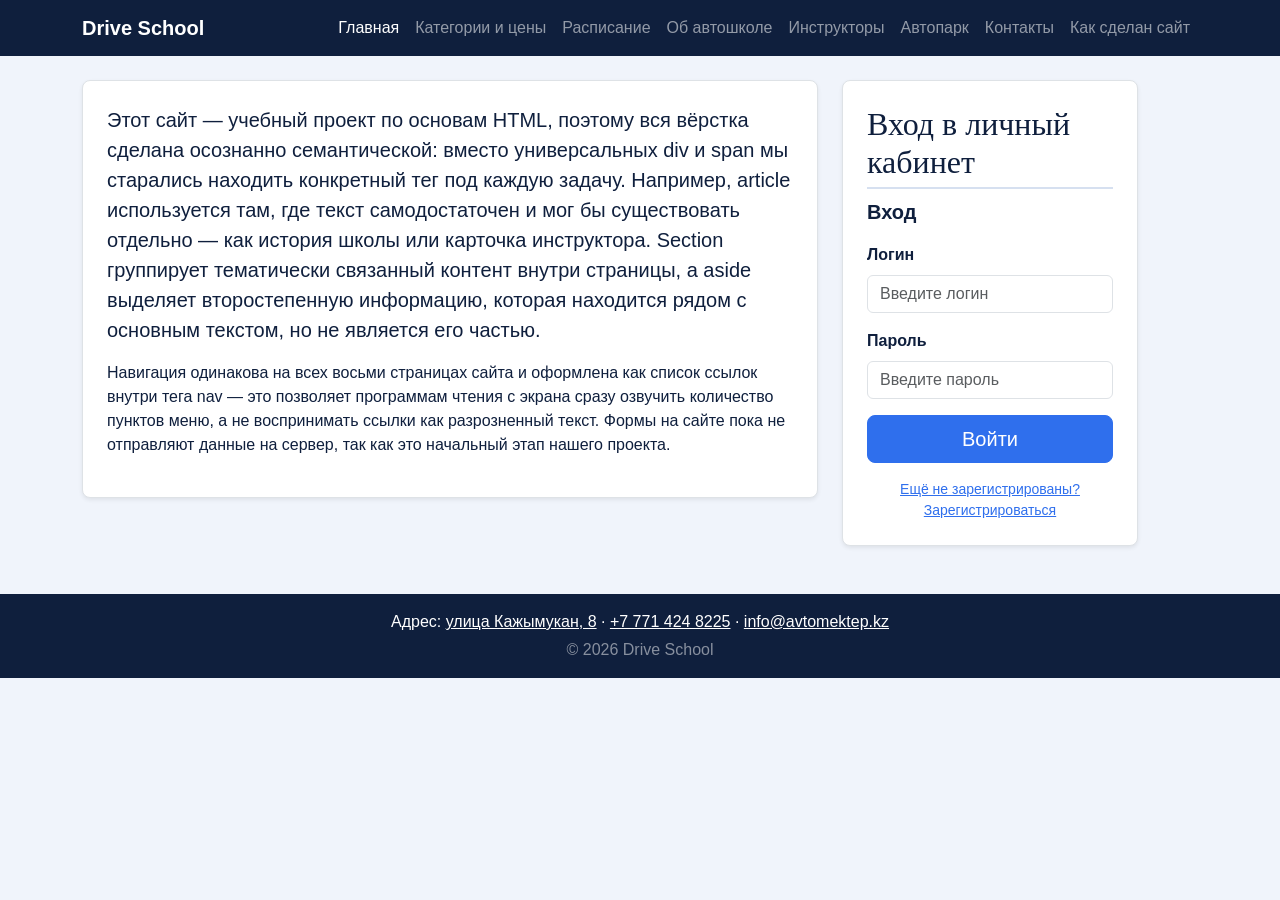
==== index.html @ 27fbf618 "Update index.html" ====
<!DOCTYPE html>
<html lang="ru">
<head>
    <meta charset="UTF-8">
    <meta name="viewport" content="width=device-width, initial-scale=1.0">
    <meta name="description" content="Автошкола Drive School — главная страница: обучение вождению, категории прав, расписание занятий.">
    <!-- Bootstrap 5.3.3 подключён через CDN (jsDelivr) -->
    <link rel="stylesheet"
          href="https://cdn.jsdelivr.net/npm/bootstrap@5.3.3/dist/css/bootstrap.min.css">
    <!-- Собственные стили подключены после Bootstrap -->
    <link rel="stylesheet" href="css/base.css">
    <link rel="stylesheet" href="css/Abdurrakhim.css">
    <meta name="author" content="Abdurrakhim Yestaiuly">
    <title>Автошкола Drive School — Главная</title>
</head>

<body>

<!-- Abdurrakhim Yestaiuly -->
<!--
    Bootstrap Navbar.
    navbar-expand-lg: меню раскрыто на больших экранах
    и сворачивается в toggler на экранах меньше 992px.
-->
<nav class="navbar navbar-expand-lg navbar-dark">
    <div class="container">
        <a class="navbar-brand fw-bold" href="index.html">Drive School</a>
        <button class="navbar-toggler" type="button" data-bs-toggle="collapse" data-bs-target="#mainNav"
                aria-controls="mainNav" aria-expanded="false" aria-label="Открыть меню">
            <span class="navbar-toggler-icon"></span>
        </button>

        <div class="collapse navbar-collapse" id="mainNav">
            <ul class="navbar-nav ms-auto">
                <li class="nav-item"><a class="nav-link active" href="index.html">Главная</a></li>
                <li class="nav-item"><a class="nav-link" href="price.html">Категории и цены</a></li>
                <li class="nav-item"><a class="nav-link" href="schedule.html">Расписание</a></li>
                <li class="nav-item"><a class="nav-link" href="about.html">Об автошколе</a></li>
                <li class="nav-item"><a class="nav-link" href="instructors.html">Инструкторы</a></li>
                <li class="nav-item"><a class="nav-link" href="fleet.html">Автопарк</a></li>
                <li class="nav-item"><a class="nav-link" href="contacts.html">Контакты</a></li>
                <li class="nav-item"><a class="nav-link" href="colophon.html">Как сделан сайт</a></li>
            </ul>
        </div>
    </div>
</nav>

<!--
    Bootstrap container: ограничивает ширину основного содержимого,
    чтобы текст оставался читаемым на больших экранах.
-->
<div class="container my-4">
    <!-- Bootstrap row: строка сетки -->
    <div class="row g-4">

        <!--
            Bootstrap responsive grid:
            col-12  — вся ширина на телефоне
            col-lg-8 — 8/12 ширины на больших экранах
        -->
        <main class="col-12 col-lg-8">

            <!-- Bootstrap card-like styling через utility classes -->
            <section class="bg-white p-4 rounded-3 border shadow-sm home-layout">
                <p class="lead text-center text-lg-start">
                    Этот сайт — учебный проект по основам HTML, поэтому вся вёрстка сделана осознанно семантической: вместо универсальных div и span мы старались находить конкретный тег под каждую задачу. Например, article используется там, где текст самодостаточен и мог бы существовать отдельно — как история школы или карточка инструктора. Section группирует тематически связанный контент внутри страницы, а aside выделяет второстепенную информацию, которая находится рядом с основным текстом, но не является его частью.
                </p>
                <p>
                    Навигация одинакова на всех восьми страницах сайта и оформлена как список ссылок внутри тега nav — это позволяет программам чтения с экрана сразу озвучить количество пунктов меню, а не воспринимать ссылки как разрозненный текст. Формы на сайте пока не отправляют данные на сервер, так как это начальный этап нашего проекта.
                </p>
            </section>
        </main>

        <!--
            Bootstrap responsive grid:
            col-12  — вся ширина на телефоне
            col-lg-4 — 4/12 ширины на больших экранах
        -->
        <aside class="trial-form col-12 col-lg-4">
            <div class="bg-white p-4 rounded-3 border shadow-sm h-100">
                <h2 class="text-center text-lg-start">
                    Вход в личный кабинет
                </h2>
                <form method="post" action="#">
                    <fieldset class="border-0 p-0 m-0">
                        <legend class="fs-5 fw-bold mb-3">
                            Вход
                        </legend>
                        <div class="mb-3">
                            <label for="login-username"
                                   class="form-label fw-semibold">
                                Логин
                            </label>
                            <input type="text"
                                   class="form-control"
                                   id="login-username"
                                   name="login-username"
                                   placeholder="Введите логин"
                                   required>
                        </div>

                        <div class="mb-3">
                            <label for="login-password"
                                   class="form-label fw-semibold">
                                Пароль
                            </label>
                            <input type="password"
                                   class="form-control"
                                   id="login-password"
                                   name="login-password"
                                   placeholder="Введите пароль"
                                   required>
                        </div>

                        <!-- Bootstrap button: primary + large size variant -->
                        <button type="submit"
                                class="btn btn-primary btn-lg w-100">
                            Войти
                        </button>
                        <p class="mt-3 mb-0 small text-center">
                            <a href="#" class="text-primary">
                                Ещё не зарегистрированы? Зарегистрироваться
                            </a>
                        </p>
                    </fieldset>
                </form>
            </div>
        </aside>
    </div>
</div>

<!-- Footer -->
<footer class="bg-dark text-white text-center py-3 mt-4">
    <p class="mb-1">
        Адрес: <a href="https://2gis.kz/astana/geo/70000001102236034" target="_blank" rel="noopener" class="text-white">улица Кажымукан, 8</a>
        · <a href="tel:+77714248225" class="text-white">+7 771 424 8225</a>
        · <a href="mailto:info@avtomektep.kz" class="text-white">info@avtomektep.kz</a>
    </p>
    <p class="mb-0 text-white-50">&copy; 2026 Drive School</p>
</footer>

<!-- Bootstrap 5.3.3 JavaScript bundle для Navbar toggler -->
<script src="https://cdn.jsdelivr.net/npm/bootstrap@5.3.3/dist/js/bootstrap.bundle.min.js"></script>

</body>
</html>
---- css/base.css ----
/* =========================================================
   BASE STYLESHEET — Drive School (Bootstrap 5.3.3)
   Универсальный базовый слой для всех страниц проекта.
   Bootstrap Reboot обрабатывает сброс стилей и box-sizing.

   ПАЛИТРА (максимум 5 цветов):
   1. #2f6fed — основной акцент (яркий синий)
   2. #0f1f3d — тёмно-синий (шапка, футер, контрастный текст)
   3. #ffffff — белый (карточки, контейнеры)
   4. #f0f4fb — светлый голубоватый фон страницы
   5. #d6e0f0 — рамки и разделители
   ========================================================= */

/* 1. Настройка высоты и липкого футера (Sticky Footer) */
html {
    height: 100%;
}

body {
    min-height: 100vh;
    display: flex;
    flex-direction: column;
    font-family: 'Helvetica Neue', Helvetica, Arial, sans-serif;
    color: #0f1f3d;
    background-color: #f0f4fb;
}

main {
    flex: 1;
}

/* 2. Общие стили заголовков */
h2,
h3 {
    font-family: 'Georgia', Times, serif;
}

h2 {
    border-bottom: 2px solid #d6e0f0;
    padding-bottom: 5px;
}

/* 3. Гармонизация палитры с компонентами Bootstrap */
.bg-dark,
.bg-brand-dark {
    background-color: #0f1f3d !important;
}

footer {
    flex-shrink: 0;
    background-color: #0f1f3d;
    color: #ffffff;
}

/* Адаптация основного акцентного цвета под Bootstrap primary */
.btn-primary,
.bg-primary,
.badge.bg-primary {
    background-color: #2f6fed !important;
    border-color: #2f6fed !important;
}

.btn-outline-primary {
    color: #2f6fed !important;
    border-color: #2f6fed !important;
}

.btn-outline-primary:hover,
.btn-outline-primary:active {
    background-color: #2f6fed !important;
    color: #ffffff !important;
}

.text-primary {
    color: #2f6fed !important;
}

.border-primary {
    border-color: #2f6fed !important;
}
---- css/Abdurrakhim.css ----
/* ==========================================================================
   PERSONAL STYLESHEET — Abdurrakhim
   Bootstrap 5.3.3 handles layout, spacing, buttons and responsive behaviour.
   This file contains only brand colours, fonts and small corrections.
   ========================================================================== */

:root {
    --brand: #2f6fed;
    --brand-dark: #0f1f3d;
    --brand-bg: #f0f4fb;
    --border: #d6e0f0;
}

.navbar.navbar-dark {
    background-color: var(--brand-dark);
}

h2,
h3 {
    font-family: Georgia, Times, serif;
}

h2 {
    border-bottom: 2px solid var(--border);
    padding-bottom: 5px;
}

main a {
    color: var(--brand);
}

main a:hover,
main a:focus {
    color: var(--brand-dark);
}

.btn-primary {
    --bs-btn-bg: var(--brand);
    --bs-btn-border-color: var(--brand);
    --bs-btn-hover-bg: var(--brand-dark);
    --bs-btn-hover-border-color: var(--brand-dark);
}

.trial-form {
    max-width: 320px;
}

.fixed-cta {
    z-index: 1000;
}
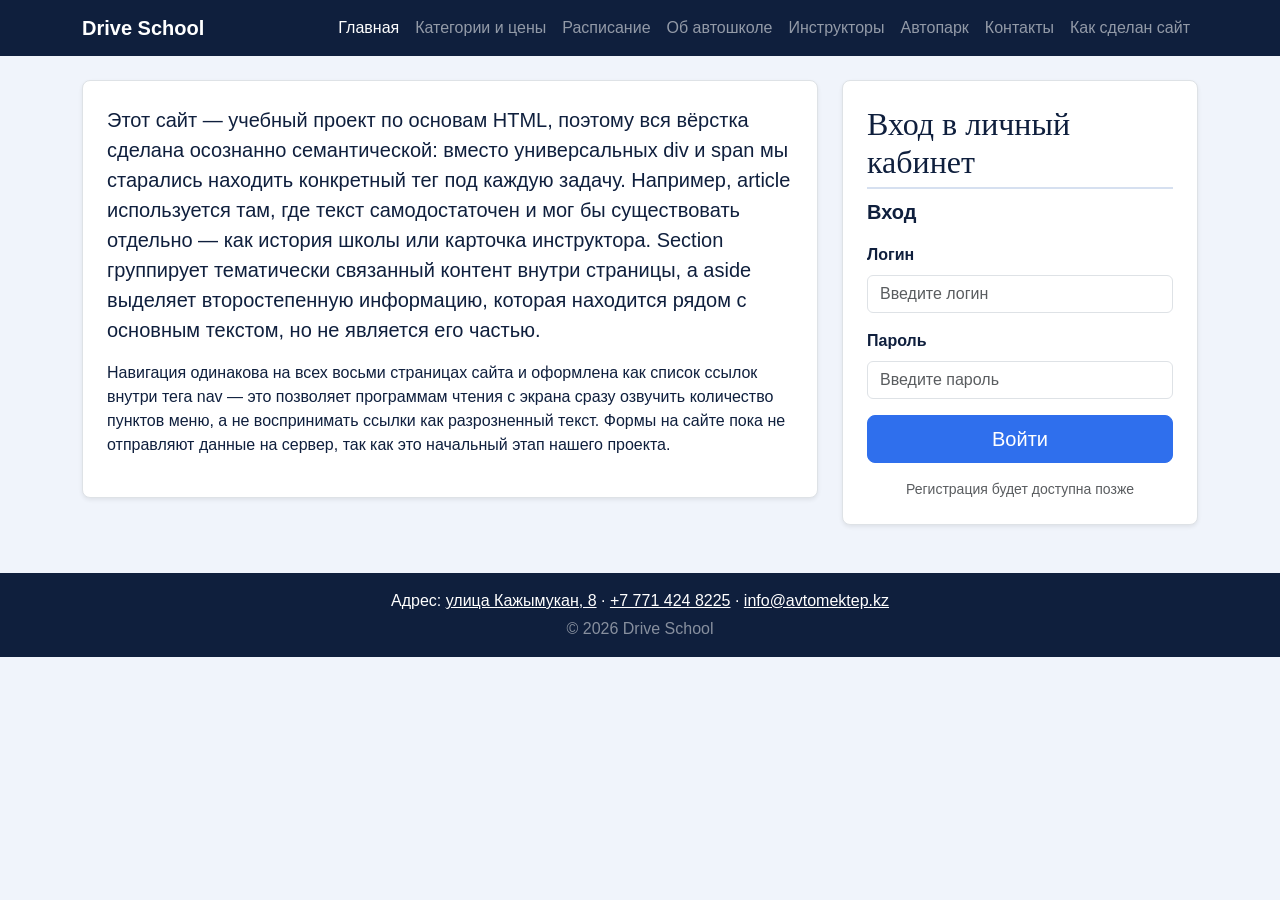
==== commit 15d4b6ff: "last upd" ====
--- a/index.html
+++ b/index.html
@@ -7,59 +7,72 @@
     <!-- Bootstrap 5.3.3 подключён через CDN (jsDelivr) -->
     <link rel="stylesheet"
           href="https://cdn.jsdelivr.net/npm/bootstrap@5.3.3/dist/css/bootstrap.min.css">
-    <!-- Собственные стили подключены после Bootstrap -->
+
     <link rel="stylesheet" href="css/base.css">
     <link rel="stylesheet" href="css/Abdurrakhim.css">
     <meta name="author" content="Abdurrakhim Yestaiuly">
     <title>Автошкола Drive School — Главная</title>
 </head>
-
 <body>
 
 <!-- Abdurrakhim Yestaiuly -->
 <!--
-    Bootstrap Navbar.
-    navbar-expand-lg: меню раскрыто на больших экранах
-    и сворачивается в toggler на экранах меньше 992px.
+    Bootstrap Navbar
 -->
 <nav class="navbar navbar-expand-lg navbar-dark">
     <div class="container">
-        <a class="navbar-brand fw-bold" href="index.html">Drive School</a>
-        <button class="navbar-toggler" type="button" data-bs-toggle="collapse" data-bs-target="#mainNav"
-                aria-controls="mainNav" aria-expanded="false" aria-label="Открыть меню">
+        <a class="navbar-brand fw-bold" href="index.html">
+            Drive School
+        </a>
+
+        <!-- Checkbox controls the menu -->
+        <input type="checkbox"
+               id="menu-toggle"
+               class="menu-toggle">
+
+        <!-- Burger button -->
+        <label for="menu-toggle"
+               class="navbar-toggler"
+               aria-label="Открыть меню">
             <span class="navbar-toggler-icon"></span>
-        </button>
+        </label>
 
-        <div class="collapse navbar-collapse" id="mainNav">
+        <!-- Navigation -->
+        <div class="mobile-nav">
             <ul class="navbar-nav ms-auto">
-                <li class="nav-item"><a class="nav-link active" href="index.html">Главная</a></li>
-                <li class="nav-item"><a class="nav-link" href="price.html">Категории и цены</a></li>
-                <li class="nav-item"><a class="nav-link" href="schedule.html">Расписание</a></li>
-                <li class="nav-item"><a class="nav-link" href="about.html">Об автошколе</a></li>
-                <li class="nav-item"><a class="nav-link" href="instructors.html">Инструкторы</a></li>
-                <li class="nav-item"><a class="nav-link" href="fleet.html">Автопарк</a></li>
-                <li class="nav-item"><a class="nav-link" href="contacts.html">Контакты</a></li>
-                <li class="nav-item"><a class="nav-link" href="colophon.html">Как сделан сайт</a></li>
+                <li class="nav-item">
+                    <a class="nav-link active" href="index.html">Главная</a>
+                </li>
+                <li class="nav-item">
+                    <a class="nav-link" href="price.html">Категории и цены</a>
+                </li>
+                <li class="nav-item">
+                    <a class="nav-link" href="schedule.html">Расписание</a>
+                </li>
+                <li class="nav-item">
+                    <a class="nav-link" href="about.html">Об автошколе</a>
+                </li>
+                <li class="nav-item">
+                    <a class="nav-link" href="instructors.html">Инструкторы</a>
+                </li>
+                <li class="nav-item">
+                    <a class="nav-link" href="fleet.html">Автопарк</a>
+                </li>
+                <li class="nav-item">
+                    <a class="nav-link" href="contacts.html">Контакты</a>
+                </li>
+                <li class="nav-item">
+                    <a class="nav-link" href="colophon.html">Как сделан сайт</a>
+                </li>
             </ul>
         </div>
     </div>
 </nav>
 
-<!--
-    Bootstrap container: ограничивает ширину основного содержимого,
-    чтобы текст оставался читаемым на больших экранах.
--->
 <div class="container my-4">
-    <!-- Bootstrap row: строка сетки -->
     <div class="row g-4">
 
-        <!--
-            Bootstrap responsive grid:
-            col-12  — вся ширина на телефоне
-            col-lg-8 — 8/12 ширины на больших экранах
-        -->
         <main class="col-12 col-lg-8">
-
             <!-- Bootstrap card-like styling через utility classes -->
             <section class="bg-white p-4 rounded-3 border shadow-sm home-layout">
                 <p class="lead text-center text-lg-start">
@@ -71,12 +84,7 @@
             </section>
         </main>
 
-        <!--
-            Bootstrap responsive grid:
-            col-12  — вся ширина на телефоне
-            col-lg-4 — 4/12 ширины на больших экранах
-        -->
-        <aside class="trial-form col-12 col-lg-4">
+        <aside class="col-12 col-lg-4">
             <div class="bg-white p-4 rounded-3 border shadow-sm h-100">
                 <h2 class="text-center text-lg-start">
                     Вход в личный кабинет
@@ -98,7 +106,6 @@
                                    placeholder="Введите логин"
                                    required>
                         </div>
-
                         <div class="mb-3">
                             <label for="login-password"
                                    class="form-label fw-semibold">
@@ -111,16 +118,12 @@
                                    placeholder="Введите пароль"
                                    required>
                         </div>
-
-                        <!-- Bootstrap button: primary + large size variant -->
                         <button type="submit"
                                 class="btn btn-primary btn-lg w-100">
                             Войти
                         </button>
-                        <p class="mt-3 mb-0 small text-center">
-                            <a href="#" class="text-primary">
-                                Ещё не зарегистрированы? Зарегистрироваться
-                            </a>
+                        <p class="mt-3 mb-0 small text-center text-muted">
+                            Регистрация будет доступна позже
                         </p>
                     </fieldset>
                 </form>
@@ -138,9 +141,5 @@
     </p>
     <p class="mb-0 text-white-50">&copy; 2026 Drive School</p>
 </footer>
-
-<!-- Bootstrap 5.3.3 JavaScript bundle для Navbar toggler -->
-<script src="https://cdn.jsdelivr.net/npm/bootstrap@5.3.3/dist/js/bootstrap.bundle.min.js"></script>
-
 </body>
-</html>
+</html>
--- a/css/base.css
+++ b/css/base.css
@@ -77,4 +77,4 @@
 
 .border-primary {
     border-color: #2f6fed !important;
-}
+}
--- a/css/Abdurrakhim.css
+++ b/css/Abdurrakhim.css
@@ -10,7 +10,6 @@
     --brand-bg: #f0f4fb;
     --border: #d6e0f0;
 }
-
 .navbar.navbar-dark {
     background-color: var(--brand-dark);
 }
@@ -19,7 +18,6 @@
 h3 {
     font-family: Georgia, Times, serif;
 }
-
 h2 {
     border-bottom: 2px solid var(--border);
     padding-bottom: 5px;
@@ -40,11 +38,33 @@
     --bs-btn-hover-bg: var(--brand-dark);
     --bs-btn-hover-border-color: var(--brand-dark);
 }
-
-.trial-form {
-    max-width: 320px;
-}
-
 .fixed-cta {
     z-index: 1000;
 }
+.bg-light {
+    background-color: var(--brand-bg) !important;
+}
+.table-primary {
+    --bs-table-bg: var(--border);
+    --bs-table-border-color: var(--border);
+}
+.menu-toggle {
+    display: none;
+}
+.mobile-nav {
+    display: none;
+    width: 100%;
+}
+.menu-toggle:checked ~ .mobile-nav {
+    display: block;
+}
+@media (min-width: 992px) {
+    .navbar-toggler {
+        display: none;
+    }
+    .mobile-nav {
+        display: flex;
+        flex-basis: auto;
+        width: auto;
+    }
+}
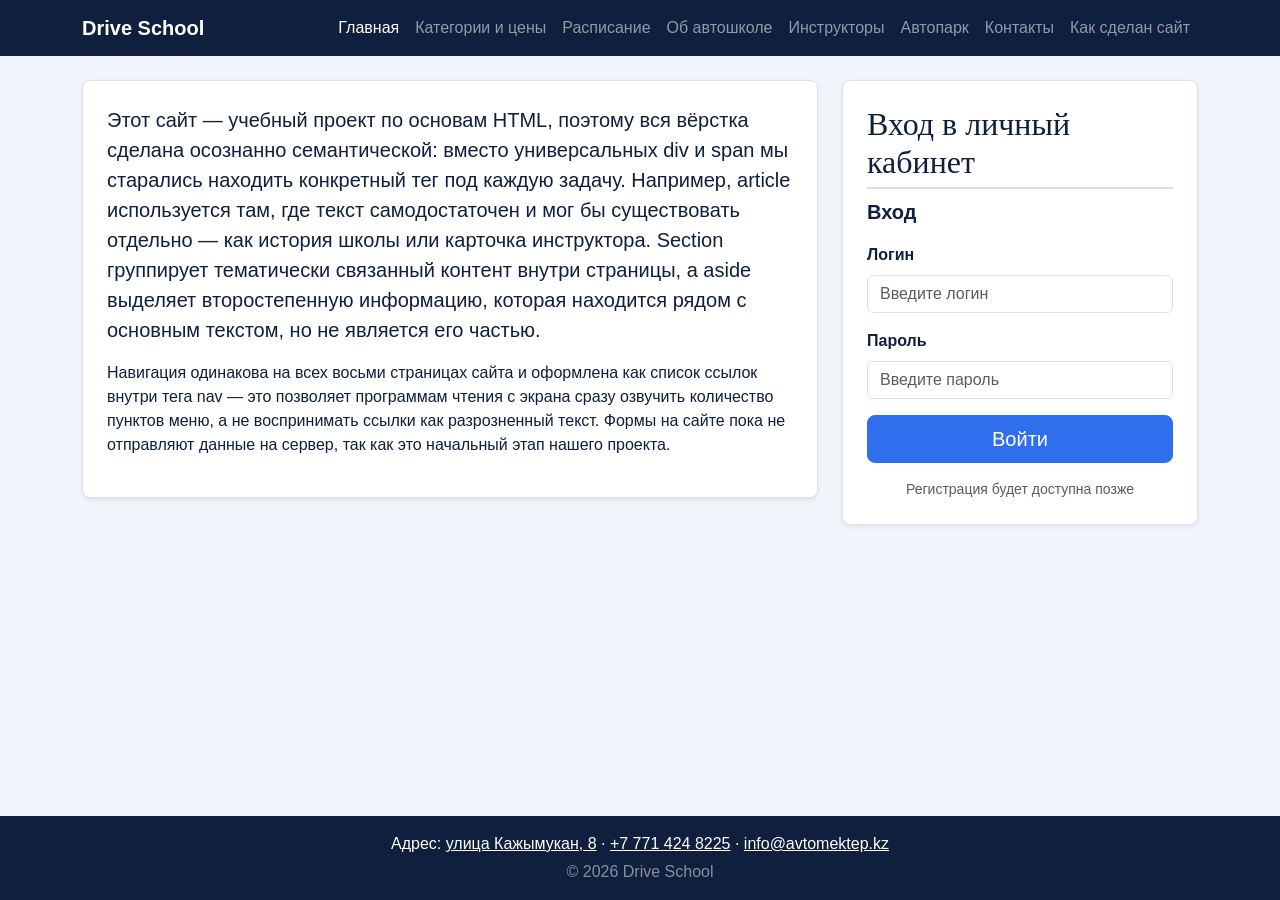
==== commit af65ca7e: "last upd" ====
--- a/index.html
+++ b/index.html
@@ -69,7 +69,7 @@
     </div>
 </nav>
 
-<div class="container my-4">
+<div class="container my-4 flex-grow-1">
     <div class="row g-4">
 
         <main class="col-12 col-lg-8">
--- a/css/Abdurrakhim.css
+++ b/css/Abdurrakhim.css
@@ -67,4 +67,23 @@
         flex-basis: auto;
         width: auto;
     }
+}
+.practice-card {
+    height: 100%;
+    background-color: #f0f4fb;
+    border: 1px solid #d6e0f0;
+    border-radius: 0.375rem;
+    overflow: hidden;
+}
+
+.practice-img {
+    width: 100%;
+    height: 260px;
+    object-fit: cover;
+    margin-bottom: 0;
+}
+
+.practice-card .figure-caption {
+    min-height: 70px;
+    color: #0f1f3d;
 }
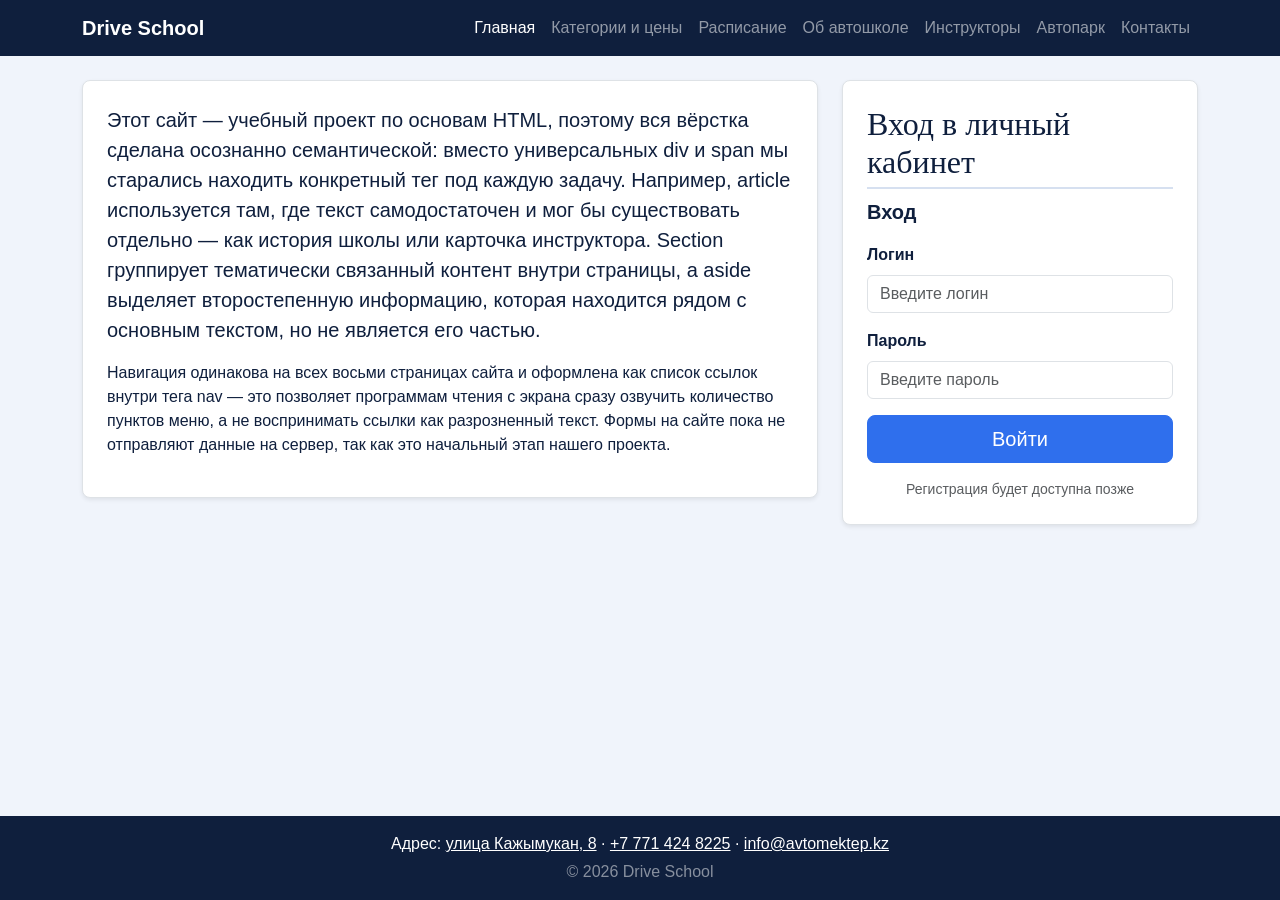
==== commit ab4a6a85: "last upd" ====
--- a/index.html
+++ b/index.html
@@ -60,9 +60,6 @@
                 </li>
                 <li class="nav-item">
                     <a class="nav-link" href="contacts.html">Контакты</a>
-                </li>
-                <li class="nav-item">
-                    <a class="nav-link" href="colophon.html">Как сделан сайт</a>
                 </li>
             </ul>
         </div>
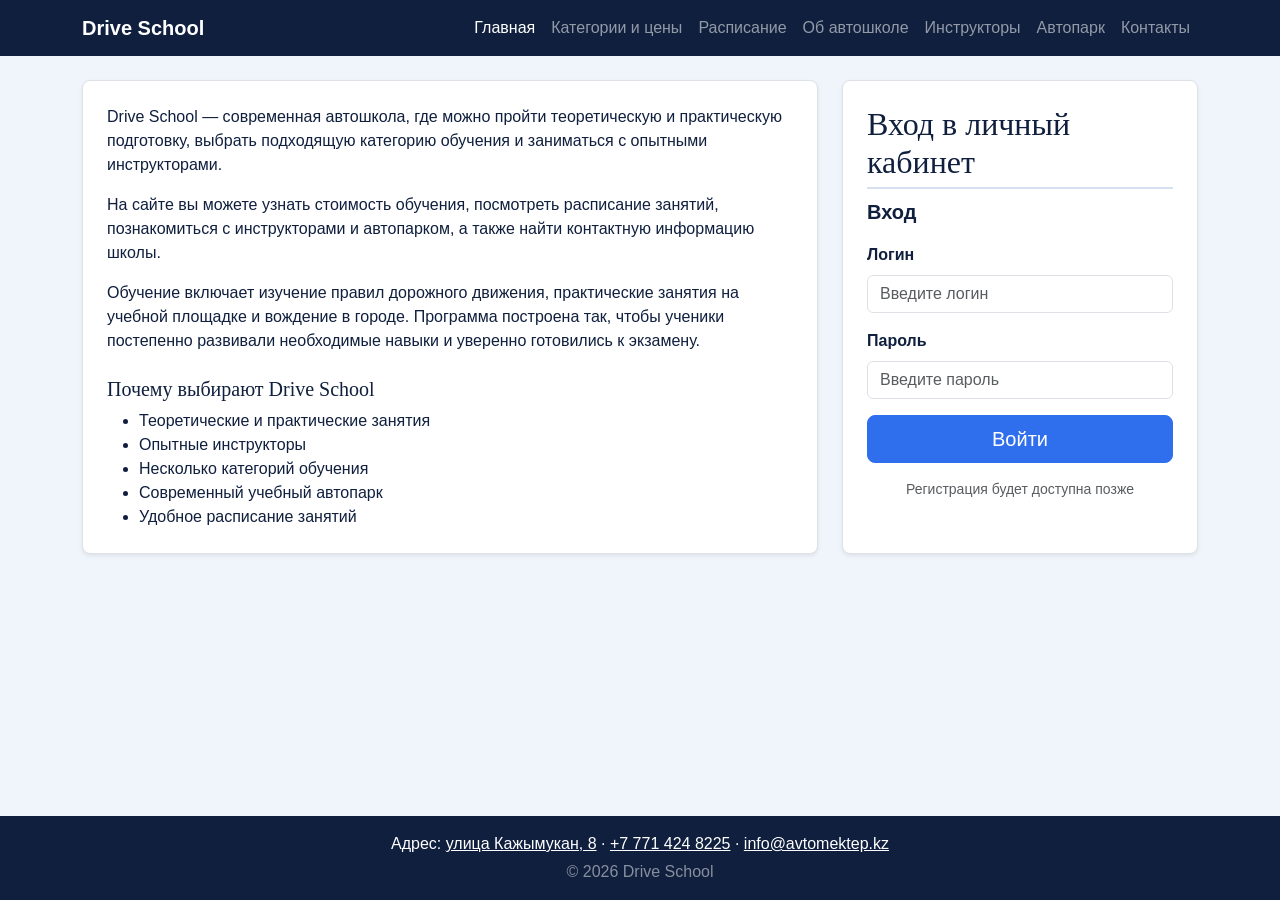
==== commit f12c2907: "Update index.html" ====
--- a/index.html
+++ b/index.html
@@ -68,16 +68,33 @@
 
 <div class="container my-4 flex-grow-1">
     <div class="row g-4">
-
         <main class="col-12 col-lg-8">
             <!-- Bootstrap card-like styling через utility classes -->
             <section class="bg-white p-4 rounded-3 border shadow-sm home-layout">
-                <p class="lead text-center text-lg-start">
-                    Этот сайт — учебный проект по основам HTML, поэтому вся вёрстка сделана осознанно семантической: вместо универсальных div и span мы старались находить конкретный тег под каждую задачу. Например, article используется там, где текст самодостаточен и мог бы существовать отдельно — как история школы или карточка инструктора. Section группирует тематически связанный контент внутри страницы, а aside выделяет второстепенную информацию, которая находится рядом с основным текстом, но не является его частью.
-                </p>
                 <p>
-                    Навигация одинакова на всех восьми страницах сайта и оформлена как список ссылок внутри тега nav — это позволяет программам чтения с экрана сразу озвучить количество пунктов меню, а не воспринимать ссылки как разрозненный текст. Формы на сайте пока не отправляют данные на сервер, так как это начальный этап нашего проекта.
-                </p>
+    Drive School — современная автошкола, где можно пройти
+    теоретическую и практическую подготовку, выбрать подходящую
+    категорию обучения и заниматься с опытными инструкторами.
+</p>
+<p>
+    На сайте вы можете узнать стоимость обучения, посмотреть
+    расписание занятий, познакомиться с инструкторами и автопарком,
+    а также найти контактную информацию школы.
+</p>
+<p>
+    Обучение включает изучение правил дорожного движения,
+    практические занятия на учебной площадке и вождение в городе.
+    Программа построена так, чтобы ученики постепенно развивали
+    необходимые навыки и уверенно готовились к экзамену.
+</p>
+<h3 class="h5 mt-4">Почему выбирают Drive School</h3>
+<ul class="mb-0">
+    <li>Теоретические и практические занятия</li>
+    <li>Опытные инструкторы</li>
+    <li>Несколько категорий обучения</li>
+    <li>Современный учебный автопарк</li>
+    <li>Удобное расписание занятий</li>
+</ul>
             </section>
         </main>
 
@@ -139,4 +156,4 @@
     <p class="mb-0 text-white-50">&copy; 2026 Drive School</p>
 </footer>
 </body>
-</html>+</html>
--- a/css/base.css
+++ b/css/base.css
@@ -77,4 +77,40 @@
 
 .border-primary {
     border-color: #2f6fed !important;
-}+}
+
+
+.menu-toggle {
+    display: none;
+}
+
+
+
+@media (max-width: 991.98px) {
+    .navbar > .container {
+        display: flex;
+        flex-wrap: wrap;
+        align-items: center;
+        justify-content: space-between;
+    }
+
+    .mobile-nav {
+        display: none;
+        width: 100%;
+    }
+
+    .menu-toggle:checked ~ .mobile-nav {
+        display: block;
+    }
+
+    .mobile-nav .navbar-nav {
+        flex-direction: column;
+        padding-top: 12px;
+    }
+}
+
+@media (min-width: 992px) {
+    .mobile-nav {
+        display: block;
+    }
+}
--- a/css/Abdurrakhim.css
+++ b/css/Abdurrakhim.css
@@ -48,26 +48,6 @@
     --bs-table-bg: var(--border);
     --bs-table-border-color: var(--border);
 }
-.menu-toggle {
-    display: none;
-}
-.mobile-nav {
-    display: none;
-    width: 100%;
-}
-.menu-toggle:checked ~ .mobile-nav {
-    display: block;
-}
-@media (min-width: 992px) {
-    .navbar-toggler {
-        display: none;
-    }
-    .mobile-nav {
-        display: flex;
-        flex-basis: auto;
-        width: auto;
-    }
-}
 .practice-card {
     height: 100%;
     background-color: #f0f4fb;
@@ -86,4 +66,4 @@
 .practice-card .figure-caption {
     min-height: 70px;
     color: #0f1f3d;
-}+}
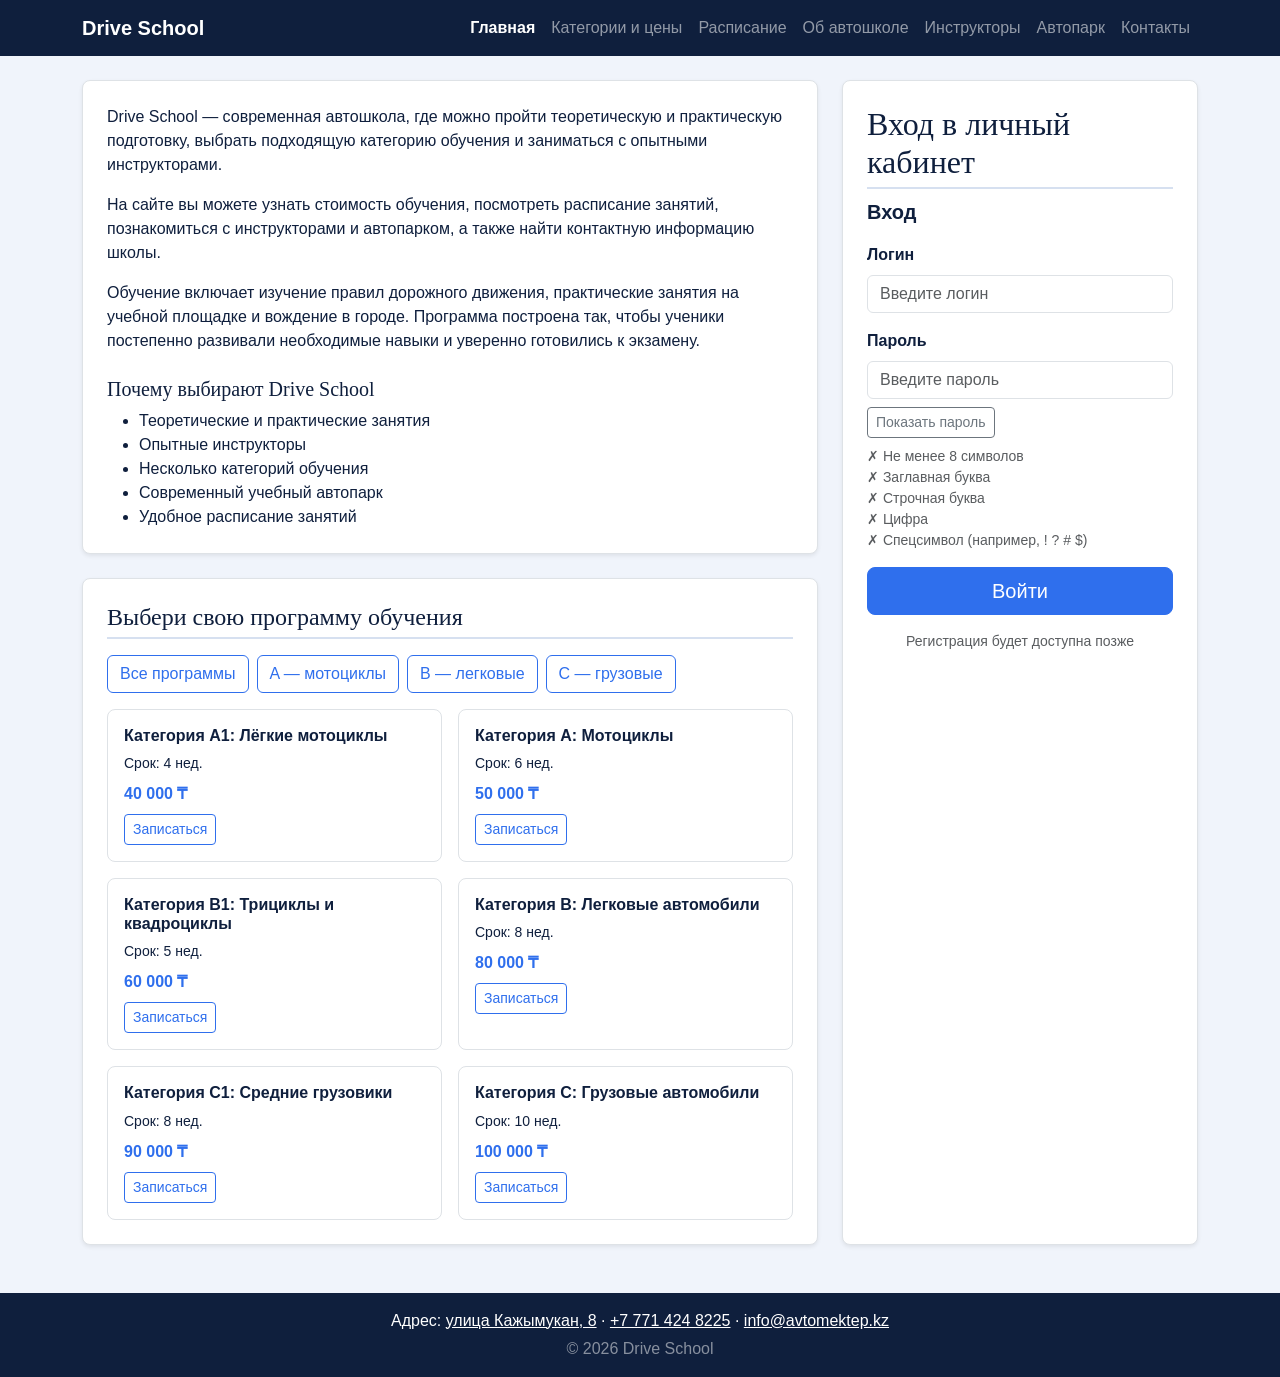
==== commit c42c6fc5: "JQuery" ====
--- a/index.html
+++ b/index.html
@@ -11,12 +11,16 @@
     <link rel="stylesheet" href="css/base.css">
     <link rel="stylesheet" href="css/Abdurrakhim.css">
     <meta name="author" content="Abdurrakhim Yestaiuly">
+    <script src="js/main.js" defer></script>
+    <script src="https://code.jquery.com/jquery-3.7.1.min.js" integrity="sha256-/JqT3SQfawRcv/BIHPThkBvs0OEvtFFmqPF/lYI/Cxo=" crossorigin="anonymous" defer></script>
+    <script src="js/index.js" defer></script>
     <title>Автошкола Drive School — Главная</title>
 </head>
 <body>
 
 <!-- Abdurrakhim Yestaiuly -->
 <!--
+
     Bootstrap Navbar
 -->
 <nav class="navbar navbar-expand-lg navbar-dark">
@@ -68,33 +72,34 @@
 
 <div class="container my-4 flex-grow-1">
     <div class="row g-4">
+
         <main class="col-12 col-lg-8">
             <!-- Bootstrap card-like styling через utility classes -->
             <section class="bg-white p-4 rounded-3 border shadow-sm home-layout">
                 <p>
-    Drive School — современная автошкола, где можно пройти
-    теоретическую и практическую подготовку, выбрать подходящую
-    категорию обучения и заниматься с опытными инструкторами.
-</p>
-<p>
-    На сайте вы можете узнать стоимость обучения, посмотреть
-    расписание занятий, познакомиться с инструкторами и автопарком,
-    а также найти контактную информацию школы.
-</p>
-<p>
-    Обучение включает изучение правил дорожного движения,
-    практические занятия на учебной площадке и вождение в городе.
-    Программа построена так, чтобы ученики постепенно развивали
-    необходимые навыки и уверенно готовились к экзамену.
-</p>
-<h3 class="h5 mt-4">Почему выбирают Drive School</h3>
-<ul class="mb-0">
-    <li>Теоретические и практические занятия</li>
-    <li>Опытные инструкторы</li>
-    <li>Несколько категорий обучения</li>
-    <li>Современный учебный автопарк</li>
-    <li>Удобное расписание занятий</li>
-</ul>
+                    Drive School — современная автошкола, где можно пройти
+                    теоретическую и практическую подготовку, выбрать подходящую
+                    категорию обучения и заниматься с опытными инструкторами.
+                </p>
+                <p>
+                    На сайте вы можете узнать стоимость обучения, посмотреть
+                    расписание занятий, познакомиться с инструкторами и автопарком,
+                    а также найти контактную информацию школы.
+                </p>
+                <p>
+                    Обучение включает изучение правил дорожного движения,
+                    практические занятия на учебной площадке и вождение в городе.
+                    Программа построена так, чтобы ученики постепенно развивали
+                    необходимые навыки и уверенно готовились к экзамену.
+                </p>
+                <h3 class="h5 mt-4">Почему выбирают Drive School</h3>
+                <ul class="mb-0">
+                    <li>Теоретические и практические занятия</li>
+                    <li>Опытные инструкторы</li>
+                    <li>Несколько категорий обучения</li>
+                    <li>Современный учебный автопарк</li>
+                    <li>Удобное расписание занятий</li>
+                </ul>
             </section>
         </main>
 
@@ -155,5 +160,6 @@
     </p>
     <p class="mb-0 text-white-50">&copy; 2026 Drive School</p>
 </footer>
+
 </body>
-</html>
+</html>
